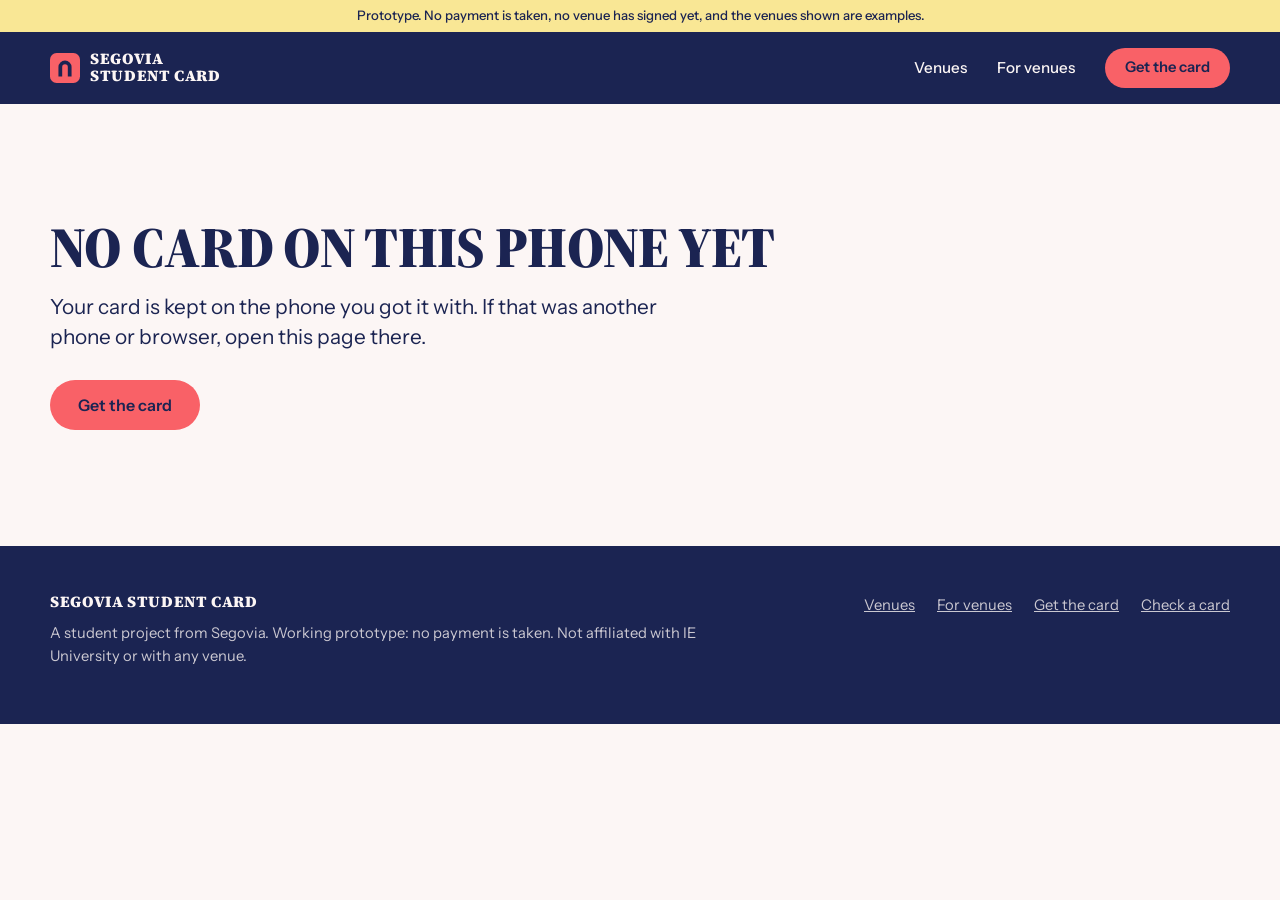
==== card/index.html @ 3571f57f "Segovia Student Card: working prototype Static site: join flow, card with QR, venue-side verify page" ====
<!doctype html>
<html lang="en-GB">
<head>
  <meta charset="utf-8">
  <meta name="viewport" content="width=device-width, initial-scale=1">
  <title>My card · Segovia Student Card</title>
  <meta name="description" content="Your Segovia Student Card.">
  <meta name="robots" content="noindex">
  <meta name="theme-color" content="#1B2452">
  <link rel="icon" href="../assets/icon.svg" type="image/svg+xml">
  <link rel="apple-touch-icon" href="../assets/icon-180.png">
  <link rel="manifest" href="../manifest.webmanifest">
  <link rel="preconnect" href="https://fonts.googleapis.com">
  <link rel="preconnect" href="https://fonts.gstatic.com" crossorigin>
  <link href="https://fonts.googleapis.com/css2?family=Instrument+Sans:wght@400;500;600;700&family=JetBrains+Mono:wght@500&family=Source+Serif+4:ital,opsz,wght@0,8..60,700;0,8..60,900;1,8..60,400&display=swap" rel="stylesheet" crossorigin>
  <link rel="stylesheet" href="../assets/style.css?v=1">
</head>
<body>
  <div class="proto" data-proto>Prototype. No payment is taken.</div>
  <header class="site-head">
    <div class="wrap">
      <a class="brand" href="../" aria-label="Segovia Student Card, home">
        <svg viewBox="0 0 32 32" aria-hidden="true"><rect width="32" height="32" rx="7" fill="#F96167"/><path fill="#1B2452" d="M9 25V15a7 7 0 0 1 14 0v10h-4V15a3 3 0 0 0-6 0v10z"/></svg>
        <span>Segovia<br>Student Card</span>
      </a>
      <nav class="nav" aria-label="Main">
        <a class="nav-link" href="../venues/">Venues</a>
        <a class="nav-link hide-s" href="../for-venues/">For venues</a>
        <a class="btn btn-primary btn-small" data-cta href="../join/">Get the card</a>
      </nav>
    </div>
  </header>

  <main>
    <section class="section on-cream" id="no-card" hidden>
      <div class="wrap">
        <h1 class="display" style="font-size:clamp(2.2rem,5vw,3.6rem)">No card on this phone yet</h1>
        <p class="lede" style="margin:18px 0 28px;max-width:32em">Your card is kept on the phone you got it with. If that was another phone or browser, open this page there.</p>
        <a class="btn btn-primary" href="../join/">Get the card</a>
      </div>
    </section>

    <div id="has-card" hidden>
      <section class="wallet on-navy">
        <div class="wrap">
          <div class="wallet-card">
            <h1 class="sr-only">My card</h1>
            <p class="kicker" id="ready" style="margin-bottom:16px;text-align:center" hidden>Your card is ready.</p>
            <div id="face"></div>
            <p class="status-line" id="status"></p>
            <p class="status-line" id="renew" hidden><a class="btn btn-primary btn-small" href="../join/">Get a card for <span data-fill="term"></span></a></p>
          </div>
          <div class="scan">
            <h2>Show this at the till</h2>
            <div class="qr" id="qr"></div>
            <p>The venue points any phone camera at this code.</p>
          </div>
        </div>
      </section>

      <section class="section on-cream">
        <div class="wrap saved">
          <div>
            <h2 class="display">Saved so far</h2>
            <div class="saved-total" id="total"></div>
            <div class="meter" role="img" id="meter" aria-label=""><i id="meter-fill" style="width:0"></i></div>
            <p id="progress"></p>
          </div>
          <div>
            <form class="saved-form" id="bill-form" novalidate onsubmit="return false">
              <div class="field">
                <label for="bill">Add a bill, before the discount</label>
                <input id="bill" type="text" inputmode="decimal" autocomplete="off" placeholder="0.00" aria-describedby="bill-err">
              </div>
              <button class="btn btn-navy" type="submit">Add</button>
            </form>
            <p class="err" id="bill-err" role="alert" hidden>Enter the bill in euros, for example 24.50.</p>
            <p class="err" id="save-err" role="alert" hidden>This browser is blocking storage, so the bill could not be saved.</p>
            <ul class="log" id="log" aria-label="Bills you have added"></ul>
            <p style="margin-top:10px"><button class="linkish" type="button" id="undo" hidden>Remove the last bill</button></p>
            <p class="hint" style="font-size:.9rem;color:var(--muted);margin-top:14px">You add these yourself, so the total is only as good as what you enter. It stays on this phone.</p>

            <div class="danger-zone">
              <p>Tip: bookmark this page so your card is one tap away. Once opened, it loads without signal.</p>
              <p style="margin-top:12px"><button class="linkish" type="button" id="remove">Remove the card from this phone</button></p>
              <div class="confirm" id="confirm" hidden>
                <span>This deletes the card and your saved total. Sure?</span>
                <button class="btn btn-small btn-navy" type="button" id="remove-yes">Remove it</button>
                <button class="btn btn-small btn-ghost" type="button" id="remove-no">Keep it</button>
              </div>
            </div>
          </div>
        </div>
      </section>
    </div>
  </main>

  <footer class="site-foot">
    <div class="wrap">
      <div>
        <a class="brand" href="../"><span>Segovia Student Card</span></a>
        <p>A student project from Segovia. Working prototype: no payment is taken. Not affiliated with IE University or with any venue.</p>
      </div>
      <nav aria-label="Footer">
        <a href="../venues/">Venues</a>
        <a href="../for-venues/">For venues</a>
        <a href="../join/">Get the card</a>
        <a href="../verify/">Check a card</a>
      </nav>
    </div>
  </footer>

  <script src="../assets/config.js?v=1"></script>
  <script src="../assets/core.js?v=1"></script>
  <script src="../assets/app.js?v=1"></script>
  <script src="../vendor/qrcode.js?v=1"></script>
  <script>
    (function () {
      var App = window.SSCApp, SSC = window.SSC, config = App.config;
      var $ = function (id) { return document.getElementById(id); };

      var mine = App.getCard();
      if (!mine) { $('no-card').hidden = false; return; }
      $('has-card').hidden = false;

      var card = mine.card;
      $('face').innerHTML = App.cardFace(card);
      $('qr').innerHTML = App.qrSvg(App.verifyUrl(card));
      App.enableTilt();

      if (/[?&]new=1\b/.test(location.search)) {
        $('ready').hidden = false;
        history.replaceState(null, '', location.pathname);
      }

      function renderStatus() {
        var expired = SSC.isExpired(card.validTo, new Date());
        $('status').textContent = expired
          ? 'This card expired on ' + SSC.formatDate(card.validTo) + '. Venues will see it as expired.'
          : 'Valid until the end of ' + SSC.formatDate(card.validTo) + '.';
        $('status').classList.toggle('is-expired', expired);
        // Renewal only shows when there is a term on sale to renew into.
        $('renew').hidden = !(expired && App.termOpen());
      }

      renderStatus();
      setInterval(renderStatus, 60000);

      function renderSavings() {
        var log = App.getLog();
        var cents = log.reduce(function (sum, e) { return sum + Math.round(e.saved * 100); }, 0);
        var saved = cents / 100;
        $('total').textContent = SSC.formatEuros(saved);
        var pct = Math.min(100, Math.round((saved / config.price) * 100));
        $('meter-fill').style.width = pct + '%';
        $('meter').setAttribute('aria-label', pct + '% of the way to covering the price of the card');
        var gap = Math.round((config.price - saved) * 100) / 100;
        $('progress').textContent = gap > 0
          ? 'Save ' + SSC.formatEuros(gap) + ' more and the card has paid for itself.'
          : (gap === 0 ? 'The card has paid for itself.' : 'The card has paid for itself and you are ' + SSC.formatEuros(-gap) + ' ahead.');
        $('undo').hidden = log.length === 0;
        $('log').innerHTML = log.slice(0, 8).map(function (e) {
          var when = new Date(e.at);
          var day = isNaN(when) ? '' : new Intl.DateTimeFormat('en-GB', { day: 'numeric', month: 'short' }).format(when);
          return '<li><span>' + App.esc(day) + ' · bill of ' + App.esc(SSC.formatEuros(e.bill)) + '</span><span>saved ' + App.esc(SSC.formatEuros(e.saved)) + '</span></li>';
        }).join('');
      }
      renderSavings();

      $('undo').addEventListener('click', function () {
        App.removeLastSaving();
        renderSavings();
        $('bill').focus();
      });

      $('bill-form').addEventListener('submit', function (ev) {
        ev.preventDefault();
        // A text field, read strictly: in Spain the decimal mark is a comma, and a number field
        // in an English browser silently turns 24,50 into 2450.
        var raw = $('bill').value.trim();
        var shaped = /^\d{1,5}([.,]\d{1,2})?$/.test(raw);
        var bill = shaped ? Number(raw.replace(',', '.')) : NaN;
        var bad = !shaped || bill < 0.01 || bill > 10000;
        $('bill-err').hidden = !bad;
        $('bill').setAttribute('aria-invalid', bad ? 'true' : 'false');
        if (bad) { $('bill').focus(); return; }
        var stored = App.addSaving(bill);
        $('save-err').hidden = stored;
        if (stored) $('bill').value = '';
        renderSavings();
      });

      $('remove').addEventListener('click', function () { $('confirm').hidden = false; $('remove-no').focus(); });
      $('remove-no').addEventListener('click', function () { $('confirm').hidden = true; $('remove').focus(); });
      $('remove-yes').addEventListener('click', function () {
        App.removeCard();
        window.location.href = App.siteRoot.href;
      });
    })();
  </script>
</body>
</html>
---- assets/style.css ----
/* Segovia Student Card. Palette and type follow the pitch deck. */
:root {
  --navy-900: #1b2452;
  --navy-800: #232d66;
  --navy-700: #2f3c7e;
  --plum: #3d2e52;
  --coral: #f96167;
  --coral-deep: #c93a44;
  --coral-ink: #ec4650; /* coral for big numerals on cream: 3.5 to 1, where plain coral is 2.8 */
  --butter: #f9e795;
  --cream: #fcf6f5;
  --blush: #f3e3e1;
  --ink: #1b2452;
  --muted: #565c85;
  --line: rgba(27, 36, 82, 0.16);
  --line-light: rgba(252, 246, 245, 0.2);
  --ok: #0b6b41;
  --bad: #a3231c;
  --serif: 'Source Serif 4', Cambria, Georgia, serif;
  --sans: 'Instrument Sans', Calibri, 'Helvetica Neue', Arial, sans-serif;
  --mono: 'JetBrains Mono', ui-monospace, Menlo, monospace;
  --wrap: 1180px;
  --gutter: clamp(20px, 4vw, 48px);
}

*, *::before, *::after { box-sizing: border-box; }
html { -webkit-text-size-adjust: 100%; scroll-behavior: smooth; }
body {
  margin: 0;
  background: var(--cream);
  color: var(--ink);
  font: 400 17px/1.55 var(--sans);
  -webkit-font-smoothing: antialiased;
}
img, svg { max-width: 100%; }
a { color: inherit; }
h1, h2, h3, p { margin: 0; }
button, input { font: inherit; color: inherit; }
[hidden] { display: none !important; }

.wrap { width: 100%; max-width: calc(var(--wrap) + 2 * var(--gutter)); margin: 0 auto; padding: 0 var(--gutter); }

.display {
  font-family: var(--serif);
  font-weight: 900;
  text-transform: uppercase;
  line-height: 0.96;
  letter-spacing: -0.012em;
  hyphens: manual;
}
h1.display { font-size: clamp(2.7rem, 6.4vw, 5.2rem); }
h2.display { font-size: clamp(2rem, 4.2vw, 3.2rem); }
.lede { font-size: clamp(1.1rem, 1.7vw, 1.3rem); line-height: 1.45; }
.kicker {
  font-family: var(--serif);
  font-style: italic;
  font-size: 1.15rem;
  color: var(--muted);
}
.on-navy .kicker { color: var(--butter); }

:focus-visible { outline: 3px solid var(--navy-900); outline-offset: 3px; border-radius: 4px; }
.on-navy :focus-visible, .site-head :focus-visible, .site-foot :focus-visible, .calc :focus-visible, .navy-panel :focus-visible { outline-color: var(--butter); }
.verify :focus-visible { outline-color: #fff; }

/* Prototype strip */
.proto {
  background: var(--butter);
  color: var(--navy-900);
  font-size: 0.82rem;
  font-weight: 500;
  text-align: center;
  padding: 7px var(--gutter);
  line-height: 1.35;
}

/* Header */
.site-head { background: var(--navy-900); color: var(--cream); }
.site-head .wrap { display: flex; align-items: center; justify-content: space-between; gap: 16px; min-height: 72px; }
.brand {
  font-family: var(--serif);
  font-weight: 900;
  text-transform: uppercase;
  letter-spacing: 0.04em;
  font-size: 0.98rem;
  line-height: 1.05;
  text-decoration: none;
  display: flex;
  align-items: center;
  gap: 10px;
  white-space: nowrap;
}
.brand svg { width: 30px; height: 30px; flex: none; }
.nav { display: flex; align-items: center; gap: clamp(12px, 2.4vw, 30px); font-size: 0.95rem; font-weight: 500; }
.nav a { text-decoration: none; white-space: nowrap; }
.nav a:not(.btn):hover, .nav a[aria-current='page']:not(.btn) { color: var(--butter); }

/* Buttons */
.btn {
  display: inline-flex;
  align-items: center;
  justify-content: center;
  gap: 8px;
  min-height: 50px;
  padding: 0 26px;
  border: 2px solid transparent;
  border-radius: 999px;
  font-weight: 600;
  font-size: 1rem;
  text-decoration: none;
  cursor: pointer;
  transition: transform 0.15s ease, background-color 0.15s ease, color 0.15s ease;
  white-space: nowrap;
}
.btn:active { transform: translateY(1px); }
.btn-primary { background: var(--coral); color: var(--navy-900); }
.btn-primary:hover { background: #ff7a7f; }
.btn-navy { background: var(--navy-900); color: var(--cream); }
.btn-navy:hover { background: var(--navy-700); }
.btn-ghost { border-color: currentColor; background: transparent; }
.btn-ghost:hover { background: rgba(252, 246, 245, 0.1); }
.on-cream .btn-ghost:hover { background: rgba(27, 36, 82, 0.06); }
.btn-small { min-height: 40px; padding: 0 18px; font-size: 0.92rem; }
.btn[disabled] { opacity: 0.45; cursor: not-allowed; }
.btn-row { display: flex; flex-wrap: wrap; gap: 12px; }
.linkish { background: none; border: 0; padding: 0; text-decoration: underline; cursor: pointer; color: inherit; font-size: 0.92rem; }

/* Hero */
.hero { position: relative; background: var(--navy-900); color: var(--cream); overflow: hidden; }
.hero::before { content: ''; position: absolute; border-radius: 50%; pointer-events: none; width: 640px; height: 640px; right: -240px; top: -420px; background: var(--plum); }
.hero .wrap {
  position: relative;
  z-index: 1;
  display: grid;
  grid-template-columns: minmax(0, 1.05fr) minmax(0, 0.95fr);
  gap: clamp(32px, 5vw, 72px);
  align-items: center;
  padding-top: clamp(48px, 7vw, 96px);
  padding-bottom: clamp(56px, 7vw, 96px);
}
.hero h1 .accent { color: var(--coral); }
.hero .kicker { margin-top: 22px; font-size: clamp(1.15rem, 2vw, 1.45rem); }
.hero .rule { width: 180px; height: 3px; background: var(--coral); margin: 26px 0 28px; border: 0; }
.hero .lede { max-width: 30em; color: rgba(252, 246, 245, 0.86); }
.hero .btn-row { margin-top: 30px; }
.hero-card { justify-self: center; width: 100%; max-width: 470px; }

.aqueduct { position: relative; z-index: 1; height: 196px; margin-top: -1px; }
.aqueduct svg { display: block; width: 100%; height: 196px; }

/* The card */
.card {
  position: relative;
  aspect-ratio: 1.586;
  width: 100%;
  border-radius: 4.2% / 6.6%;
  background: var(--navy-700);
  color: var(--cream);
  overflow: hidden;
  box-shadow: 0 30px 60px -20px rgba(8, 12, 40, 0.65), 0 0 0 1px rgba(252, 246, 245, 0.1) inset;
  container-type: inline-size;
  transition: transform 0.25s ease-out;
  isolation: isolate;
}
.card::before {
  content: '';
  position: absolute;
  width: 78%;
  aspect-ratio: 1;
  right: -24%;
  top: -52%;
  border-radius: 50%;
  background: var(--plum);
  z-index: -1;
}
.card-arches { position: absolute; left: 0; right: 0; bottom: 0; width: 100%; height: 25%; opacity: 0.34; z-index: -1; }
.card-sheen {
  position: absolute;
  inset: 0;
  background: linear-gradient(115deg, transparent 30%, rgba(255, 255, 255, 0.16) 47%, transparent 62%);
  transform: translateX(var(--sheen, -30%));
  transition: transform 0.25s ease-out;
  pointer-events: none;
}
.card-in { position: absolute; inset: 0; padding: 7.2cqw 7.4cqw 19.5cqw; display: flex; flex-direction: column; }
.card-title { font-family: var(--serif); font-weight: 900; text-transform: uppercase; font-size: 5.3cqw; line-height: 1; letter-spacing: 0.02em; }
.card-title span { display: block; color: var(--butter); font-weight: 400; font-style: italic; text-transform: none; letter-spacing: 0; font-size: max(12px, 3.7cqw); margin-top: 1.6cqw; }
.card-badge {
  position: absolute;
  right: 6.6cqw;
  top: 6.6cqw;
  width: 19cqw;
  height: 19cqw;
  border-radius: 50%;
  background: var(--coral);
  color: var(--navy-900);
  display: grid;
  place-content: center;
  text-align: center;
  font-family: var(--serif);
  font-weight: 900;
  font-size: 6.6cqw;
  line-height: 0.9;
}
.card-badge small { display: block; font-family: var(--sans); font-weight: 600; font-size: max(11px, 2.6cqw); letter-spacing: 0.12em; margin-top: 0.8cqw; }
.card-foot { margin-top: auto; display: flex; align-items: flex-end; justify-content: space-between; gap: 4cqw; }
.card-name { font-weight: 600; font-size: 4.6cqw; line-height: 1.15; overflow-wrap: anywhere; min-width: 0; }
.card-name.is-blank { opacity: 0.55; font-weight: 500; }
.card-id { font-family: var(--mono); font-size: max(12px, 3.2cqw); letter-spacing: 0.08em; opacity: 0.85; margin-top: 1.2cqw; }
.card-valid { text-align: right; font-size: max(11px, 2.6cqw); letter-spacing: 0.12em; text-transform: uppercase; opacity: 0.75; white-space: nowrap; }
.card-valid b { display: block; font-family: var(--mono); font-weight: 500; font-size: max(12px, 3.2cqw); letter-spacing: 0.04em; opacity: 1; margin-top: 0.8cqw; }
.card-caption { margin-top: 14px; font-size: 0.85rem; text-align: center; color: rgba(252, 246, 245, 0.62); }
.on-cream .card-caption { color: var(--muted); }

/* Sections */
.section { padding: clamp(64px, 9vw, 120px) 0; }
.section-head { max-width: 40em; margin-bottom: clamp(36px, 5vw, 60px); }
.section-head .kicker { margin-top: 14px; }

.steps { display: grid; grid-template-columns: repeat(3, minmax(0, 1fr)); gap: clamp(28px, 4vw, 56px); list-style: none; padding: 0; margin: 0; }
.steps li { border-top: 2px solid var(--ink); padding-top: 20px; }
.steps .num { font-family: var(--serif); font-weight: 900; font-size: clamp(3.4rem, 6vw, 4.6rem); line-height: 1; color: var(--coral-ink); }
.steps h3 { font-size: 1.22rem; font-weight: 600; margin: 12px 0 8px; line-height: 1.25; }
.steps p { color: var(--muted); }

/* Calculator */
.calc {
  background: var(--navy-700);
  color: var(--cream);
  border-radius: 18px;
  padding: clamp(28px, 4.4vw, 56px);
  display: grid;
  grid-template-columns: minmax(0, 1fr) minmax(0, 1fr);
  gap: clamp(32px, 5vw, 72px);
  align-items: center;
}
.calc-label { font-family: var(--serif); font-weight: 700; text-transform: uppercase; letter-spacing: 0.04em; color: var(--butter); font-size: 1.02rem; }
.calc-spend { font-family: var(--serif); font-weight: 900; font-size: clamp(3rem, 6vw, 4.4rem); line-height: 1; margin: 14px 0 4px; }
.calc-spend small { font-family: var(--sans); font-weight: 400; font-size: 1.05rem; opacity: 0.8; margin-left: 6px; }
.calc input[type='range'] { width: 100%; margin: 22px 0 8px; accent-color: var(--coral); height: 28px; cursor: pointer; }
.calc-scale { display: flex; justify-content: space-between; font-size: 0.85rem; opacity: 0.7; }
.calc-out { display: grid; gap: 0; }
.calc-out div { display: flex; justify-content: space-between; align-items: baseline; gap: 16px; padding: 16px 0; border-top: 1px solid var(--line-light); }
.calc-out div:last-child { border-bottom: 1px solid var(--line-light); }
.calc-out dt { font-size: 1rem; opacity: 0.88; }
.calc-out dd { margin: 0; font-family: var(--serif); font-weight: 900; font-size: clamp(1.5rem, 2.6vw, 2rem); color: var(--butter); white-space: nowrap; }
.calc-out dd.is-neg { color: var(--coral); }
.calc-note { margin-top: 18px; font-size: 0.95rem; opacity: 0.85; }
.calc-plain { margin-top: 26px; font-size: 1.12rem; max-width: 40em; }
.calc-plain b { color: var(--coral-deep); }

/* Venues */
.venue-list { list-style: none; margin: 0; padding: 0; display: grid; grid-template-columns: repeat(2, minmax(0, 1fr)); column-gap: clamp(32px, 5vw, 72px); }
.venue { display: grid; grid-template-columns: minmax(0, 1fr) auto; gap: 4px 16px; align-items: baseline; padding: 20px 0; border-top: 1px solid var(--line); }
.venue-name { font-family: var(--serif); font-weight: 700; font-size: 1.3rem; line-height: 1.2; }
.venue-area { grid-column: 1; color: var(--muted); font-size: 0.95rem; }
.venue-offer { grid-column: 1 / -1; margin-top: 4px; }
.venue-offer b { color: var(--coral-deep); }
.tag { font-size: 0.72rem; font-weight: 600; letter-spacing: 0.1em; text-transform: uppercase; border: 1px solid currentColor; border-radius: 999px; padding: 3px 10px; color: var(--muted); white-space: nowrap; }
.filters { display: flex; flex-wrap: wrap; gap: 8px; margin-bottom: 28px; }
.chip { min-height: 40px; padding: 0 16px; border-radius: 999px; border: 1.5px solid var(--ink); background: transparent; cursor: pointer; font-size: 0.94rem; font-weight: 500; }
.chip[aria-pressed='true'] { background: var(--ink); color: var(--cream); }
.notice { background: var(--blush); border-left: 4px solid var(--coral); padding: 16px 20px; border-radius: 0 10px 10px 0; max-width: 48em; font-size: 0.98rem; }
.notice + * { margin-top: 32px; }
.more { margin-top: 32px; }

/* Butter band */
.band { background: var(--butter); }
.band .wrap { display: grid; grid-template-columns: minmax(0, 1.2fr) minmax(0, 0.8fr); gap: clamp(28px, 5vw, 72px); align-items: center; }
.band p { margin-top: 16px; max-width: 34em; font-size: 1.1rem; }
.band .btn-row { justify-content: flex-end; }
.band-single .wrap { grid-template-columns: minmax(0, 1fr); }
.band-single p { max-width: 44em; }
.band-single .btn-row { justify-content: flex-start; }
.band-single .btn-row:not(:has(> :not([hidden]))) { display: none; }

/* FAQ */
.faq { max-width: 820px; }
.faq details { border-top: 1px solid var(--line); }
.faq details:last-child { border-bottom: 1px solid var(--line); }
.faq summary { cursor: pointer; list-style: none; padding: 20px 40px 20px 0; font-weight: 600; font-size: 1.12rem; position: relative; }
.faq summary::-webkit-details-marker { display: none; }
.faq summary::after { content: '+'; position: absolute; right: 4px; top: 14px; font-family: var(--serif); font-size: 1.7rem; font-weight: 400; color: var(--coral-deep); }
.faq details[open] summary::after { content: '\2212'; }
.faq details p { padding: 0 40px 22px 0; color: var(--muted); max-width: 46em; }

/* Footer */
.site-foot { background: var(--navy-900); color: rgba(252, 246, 245, 0.78); padding: 48px 0 56px; font-size: 0.92rem; }
.site-foot .wrap { display: flex; flex-wrap: wrap; justify-content: space-between; gap: 24px 48px; }
.site-foot p { max-width: 44em; }
.site-foot nav { display: flex; flex-wrap: wrap; gap: 8px 22px; }
.site-foot .brand { color: var(--cream); margin-bottom: 12px; }

/* Page heads (inner pages) */
.page-head { background: var(--navy-900); color: var(--cream); position: relative; overflow: hidden; }
.page-head::before { content: ''; position: absolute; width: 520px; height: 520px; border-radius: 50%; background: var(--plum); right: -180px; top: -300px; }
.page-head .wrap { position: relative; padding-top: clamp(44px, 6vw, 80px); padding-bottom: clamp(44px, 6vw, 80px); }
.page-head .lede { margin-top: 18px; max-width: 34em; color: rgba(252, 246, 245, 0.86); }

/* Join */
.join { display: grid; grid-template-columns: minmax(0, 1fr) minmax(0, 0.9fr); gap: clamp(36px, 6vw, 88px); align-items: start; }
.join-side { position: sticky; top: 24px; }
.stepper { display: flex; gap: 8px; list-style: none; padding: 0; margin: 0 0 32px; font-size: 0.9rem; font-weight: 500; color: var(--muted); flex-wrap: wrap; }
.stepper li { display: flex; align-items: center; gap: 8px; }
.stepper li:not(:last-child)::after { content: ''; width: 22px; height: 1px; background: var(--line); margin-left: 2px; }
.stepper i { font-style: normal; width: 26px; height: 26px; border-radius: 50%; display: grid; place-content: center; border: 1.5px solid currentColor; font-size: 0.82rem; }
.stepper li[aria-current='step'] { color: var(--ink); }
.stepper li[aria-current='step'] i { background: var(--coral); border-color: var(--coral); color: var(--navy-900); font-weight: 700; }
.stepper li.is-done i { background: var(--ink); border-color: var(--ink); color: var(--cream); }
.field { margin-bottom: 22px; }
.field label { display: block; font-weight: 600; margin-bottom: 6px; }
.field .hint { font-size: 0.9rem; color: var(--muted); margin-top: 6px; }
.field input[type='text'], .field input[type='email'], .field input[type='number'] {
  width: 100%;
  min-height: 54px;
  padding: 0 16px;
  border: 1.5px solid var(--ink);
  border-radius: 10px;
  background: #fff;
  font-size: 1.05rem;
}
.field input[aria-invalid='true'] { border-color: var(--bad); }
.err { color: var(--bad); font-size: 0.9rem; margin-top: 6px; font-weight: 500; }
.check { display: flex; gap: 12px; align-items: flex-start; margin-bottom: 26px; }
.check input { width: 22px; height: 22px; margin: 2px 0 0; accent-color: var(--navy-700); flex: none; }
.order { border-top: 2px solid var(--ink); border-bottom: 1px solid var(--line); padding: 18px 0; margin-bottom: 22px; display: flex; justify-content: space-between; gap: 16px; align-items: baseline; }
.order b { font-family: var(--serif); font-size: 1.6rem; font-weight: 900; }
.order span small { display: block; color: var(--muted); font-size: 0.92rem; }
.step-title { font-family: var(--serif); font-weight: 700; font-size: 1.6rem; line-height: 1.2; margin-bottom: 20px; }

/* My card */
.wallet { background: var(--navy-900); color: var(--cream); padding: clamp(32px, 5vw, 64px) 0 clamp(48px, 6vw, 80px); position: relative; overflow: hidden; }
.wallet::before { content: ''; position: absolute; width: 620px; height: 620px; border-radius: 50%; background: var(--plum); right: -240px; top: -320px; }
.wallet .wrap { position: relative; display: grid; grid-template-columns: minmax(0, 1fr) minmax(0, 1fr); gap: clamp(32px, 5vw, 72px); align-items: center; max-width: 1040px; }
.wallet-card { max-width: 480px; width: 100%; justify-self: center; }
.scan { background: #fff; color: var(--ink); border-radius: 18px; padding: 22px; text-align: center; max-width: 360px; width: 100%; justify-self: center; }
.scan .qr { width: 100%; aspect-ratio: 1; display: block; }
.scan .qr svg { width: 100%; height: 100%; display: block; }
.scan h2 { font-family: var(--serif); font-weight: 900; text-transform: uppercase; font-size: 1.15rem; letter-spacing: 0.03em; margin-bottom: 12px; }
.scan p { font-size: 0.86rem; color: var(--muted); margin-top: 8px; }
.status-line { margin-top: 16px; font-size: 0.95rem; color: rgba(252, 246, 245, 0.8); text-align: center; }
.status-line.is-expired { color: var(--butter); font-weight: 600; }

.saved { display: grid; grid-template-columns: minmax(0, 1fr) minmax(0, 1fr); gap: clamp(32px, 5vw, 72px); align-items: start; max-width: 1040px; }
.saved-total { font-family: var(--serif); font-weight: 900; font-size: clamp(3.2rem, 7vw, 5rem); line-height: 1; color: var(--coral-ink); margin: 8px 0 10px; }
.meter { height: 10px; border-radius: 999px; background: var(--blush); overflow: hidden; margin: 18px 0 8px; }
.meter i { display: block; height: 100%; background: var(--coral); border-radius: 999px; transition: width 0.4s ease; }
.saved-form { display: flex; gap: 10px; align-items: flex-end; flex-wrap: wrap; }
.saved-form .field { margin: 0; flex: 1 1 160px; }
.log { list-style: none; padding: 0; margin: 22px 0 0; font-size: 0.95rem; }
.log li { display: flex; justify-content: space-between; gap: 12px; padding: 10px 0; border-top: 1px solid var(--line); }
.log li span:last-child { font-family: var(--mono); }
.danger-zone { margin-top: 40px; padding-top: 20px; border-top: 1px solid var(--line); color: var(--muted); font-size: 0.92rem; }
.confirm { margin-top: 12px; display: flex; flex-wrap: wrap; gap: 10px; align-items: center; }

/* Verify */
.verify { min-height: 100vh; min-height: 100dvh; display: flex; flex-direction: column; color: #fff; background: var(--navy-900); }
.verify[data-status='valid'] { background: var(--ok); }
.verify[data-status='expired'], .verify[data-status='unreadable'] { background: var(--bad); }
.verify-main { flex: 1; display: flex; flex-direction: column; align-items: center; justify-content: center; text-align: center; padding: 32px var(--gutter); gap: 8px; }
.verify-icon { width: 108px; height: 108px; margin-bottom: 10px; }
.verify h1 { font-family: var(--serif); font-weight: 900; text-transform: uppercase; font-size: clamp(3rem, 12vw, 6rem); line-height: 0.95; letter-spacing: 0.01em; }
.verify .en { opacity: 0.88; font-size: 0.95em; }
.verify-sub { font-size: 1.25rem; font-weight: 500; }
.verify-offer { margin-top: 18px; font-family: var(--serif); font-weight: 900; font-size: clamp(1.6rem, 5vw, 2.4rem); background: #fff; color: var(--ok); border-radius: 999px; padding: 8px 28px; }
.verify-facts { margin: 26px 0 0; padding: 0; width: 100%; max-width: 440px; text-align: left; }
.verify-facts div { display: flex; justify-content: space-between; gap: 16px; padding: 12px 0; border-top: 1px solid rgba(255, 255, 255, 0.28); align-items: baseline; }
.verify-facts div:last-child { border-bottom: 1px solid rgba(255, 255, 255, 0.28); }
.verify-facts dt { font-size: 0.86rem; }
.verify-facts dd { margin: 0; font-weight: 600; text-align: right; overflow-wrap: anywhere; }
.verify-facts dd.mono { font-family: var(--mono); font-weight: 500; }
.verify-ask { margin-top: 22px; max-width: 30em; font-size: 1.02rem; }
.verify-foot { padding: 18px var(--gutter) 26px; text-align: center; font-size: 0.82rem; }
.verify-foot a { color: inherit; }
.verify-how { max-width: 32em; text-align: left; margin-top: 12px; }
.verify-how li { margin: 8px 0; }

/* For venues */
.lang { display: inline-flex; border: 1.5px solid var(--cream); border-radius: 999px; overflow: hidden; margin-bottom: 26px; }
.lang button { background: transparent; border: 0; color: var(--cream); padding: 8px 18px; cursor: pointer; font-weight: 600; font-size: 0.9rem; min-height: 40px; }
.lang button[aria-pressed='true'] { background: var(--cream); color: var(--navy-900); }
html[data-lang='es'] [lang='en'], html[data-lang='en'] [lang='es'] { display: none !important; }
.deal { display: grid; grid-template-columns: repeat(3, minmax(0, 1fr)); gap: clamp(28px, 4vw, 56px); }
.deal > div { border-top: 2px solid var(--ink); padding-top: 20px; }
.deal .big { font-family: var(--serif); font-weight: 900; font-size: clamp(2.6rem, 5vw, 3.6rem); line-height: 1; color: var(--coral-ink); }
.deal h2 { font-size: 1.18rem; font-weight: 600; margin: 12px 0 8px; }
.deal p { color: var(--muted); }
.navy-panel { background: var(--navy-700); color: var(--cream); border-radius: 18px; padding: clamp(28px, 4.4vw, 56px); display: grid; grid-template-columns: minmax(0, 1fr) minmax(0, 0.8fr); gap: clamp(28px, 5vw, 64px); align-items: center; }
.navy-panel h2 { color: var(--butter); }
.navy-panel ol { margin: 22px 0 0; padding: 0; list-style: none; counter-reset: n; }
.navy-panel ol li { counter-increment: n; display: grid; grid-template-columns: 40px minmax(0, 1fr); gap: 16px; align-items: start; padding: 12px 0; }
.navy-panel ol li::before { content: counter(n); width: 40px; height: 40px; border-radius: 50%; background: var(--coral); color: var(--navy-900); font-weight: 700; display: grid; place-content: center; }
.navy-panel ol li span { padding-top: 6px; }
.navy-panel .btn-row { margin-top: 26px; }
.phone { background: var(--ok); color: #fff; border-radius: 30px; padding: 34px 22px; text-align: center; max-width: 250px; aspect-ratio: 9 / 16; display: flex; flex-direction: column; align-items: center; justify-content: center; justify-self: center; width: 100%; box-shadow: 0 0 0 8px var(--navy-900); }
.phone svg { width: 64px; height: 64px; }
.phone b { display: block; font-family: var(--serif); font-weight: 900; font-size: 2.2rem; text-transform: uppercase; line-height: 1; margin-top: 8px; }
.phone > span { display: block; margin-top: 8px; font-size: 0.95rem; opacity: 0.9; }
.phone em { display: inline-block; font-style: normal; font-size: 0.7rem; letter-spacing: 0.1em; text-transform: uppercase; border: 1px solid rgba(255, 255, 255, 0.7); border-radius: 999px; padding: 3px 10px; margin-top: 16px; }

/* Breakpoints */
@media (max-width: 900px) {
  .hero .wrap, .calc, .band .wrap, .join, .wallet .wrap, .saved, .navy-panel { grid-template-columns: minmax(0, 1fr); }
  .hero-card { max-width: 420px; justify-self: start; }
  .band .btn-row { justify-content: flex-start; }
  .join-side { position: static; max-width: 420px; }
  .steps, .deal { grid-template-columns: minmax(0, 1fr); gap: 28px; }
  .venue-list { grid-template-columns: minmax(0, 1fr); }
  /* Keep the code on the first screen of a phone: that is what the venue needs. */
  .wallet-card, .scan { max-width: 320px; }
  .scan { padding: 16px; }
  .wallet .wrap { gap: 22px; }
}
@media (max-width: 700px) {
  .aqueduct { height: 117px; overflow: hidden; }
  .aqueduct svg { width: 166.67%; max-width: none; transform: scale(0.6); transform-origin: 0 0; }
  .hero::before, .wallet::before, .page-head::before { width: 360px; height: 360px; right: -200px; top: -230px; }
}
@media (max-width: 620px) {
  body { font-size: 16px; }
  .nav .hide-s { display: none; }
  .site-head .wrap { min-height: 64px; gap: 10px; }
  .brand { font-size: 0.86rem; gap: 8px; }
  .hero .btn-row .btn, .navy-panel .btn-row .btn { flex: 1 1 100%; }
}
@media (prefers-reduced-motion: reduce) {
  html { scroll-behavior: auto; }
  .card, .card-sheen, .btn, .meter i { transition: none; }
}

.sr-only { position: absolute; width: 1px; height: 1px; padding: 0; margin: -1px; overflow: hidden; clip: rect(0, 0, 0, 0); white-space: nowrap; border: 0; }

/* Small phones: 375 and 360 wide are the common ones, and nothing in the header may push the page sideways. */
@media (max-width: 400px) {
  .brand { font-size: 0.78rem; letter-spacing: 0.02em; }
  .brand svg { width: 26px; height: 26px; }
  .nav { gap: 10px; font-size: 0.9rem; }
  .nav .btn-small { padding: 0 13px; font-size: 0.86rem; }
}
@media (max-width: 345px) {
  .nav .nav-link { display: none; }
}
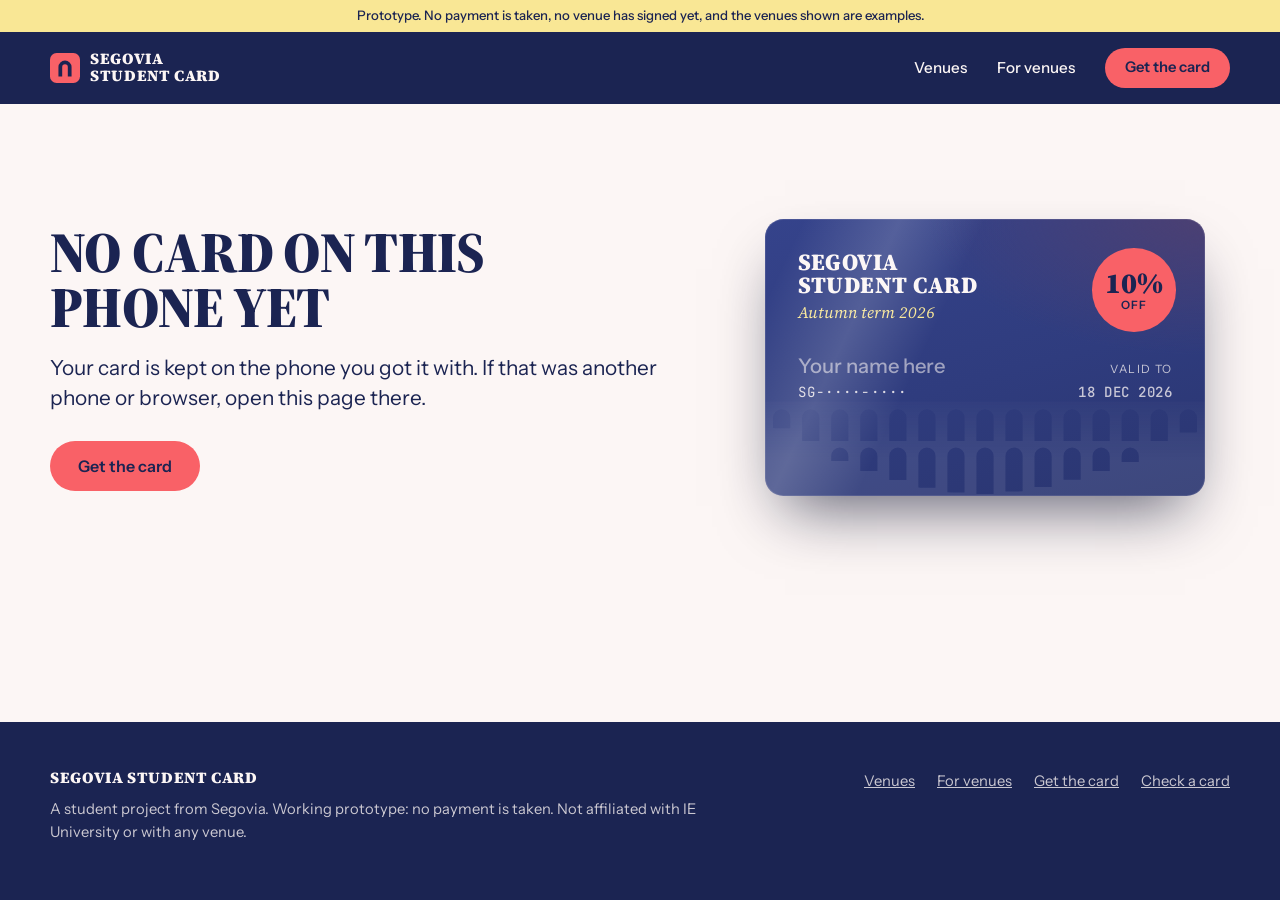
==== commit dbe63a40: "Refresh the look: a drawn aqueduct at dusk, the real objects in How it works - The aqueduct is drawn" ====
--- a/card/index.html
+++ b/card/index.html
@@ -13,7 +13,7 @@
   <link rel="preconnect" href="https://fonts.googleapis.com">
   <link rel="preconnect" href="https://fonts.gstatic.com" crossorigin>
   <link href="https://fonts.googleapis.com/css2?family=Instrument+Sans:wght@400;500;600;700&family=JetBrains+Mono:wght@500&family=Source+Serif+4:ital,opsz,wght@0,8..60,700;0,8..60,900;1,8..60,400&display=swap" rel="stylesheet" crossorigin>
-  <link rel="stylesheet" href="../assets/style.css?v=1">
+  <link rel="stylesheet" href="../assets/style.css?v=5">
 </head>
 <body>
   <div class="proto" data-proto>Prototype. No payment is taken.</div>
@@ -33,10 +33,13 @@
 
   <main>
     <section class="section on-cream" id="no-card" hidden>
-      <div class="wrap">
-        <h1 class="display" style="font-size:clamp(2.2rem,5vw,3.6rem)">No card on this phone yet</h1>
-        <p class="lede" style="margin:18px 0 28px;max-width:32em">Your card is kept on the phone you got it with. If that was another phone or browser, open this page there.</p>
-        <a class="btn btn-primary" href="../join/">Get the card</a>
+      <div class="wrap split">
+        <div>
+          <h1 class="display" style="font-size:clamp(2.2rem,5vw,3.6rem)">No card on this phone yet</h1>
+          <p class="lede" style="margin:18px 0 28px;max-width:32em">Your card is kept on the phone you got it with. If that was another phone or browser, open this page there.</p>
+          <a class="btn btn-primary" href="../join/">Get the card</a>
+        </div>
+        <div class="split-card" aria-hidden="true" id="no-card-face"></div>
       </div>
     </section>
 
@@ -48,7 +51,7 @@
             <p class="kicker" id="ready" style="margin-bottom:16px;text-align:center" hidden>Your card is ready.</p>
             <div id="face"></div>
             <p class="status-line" id="status"></p>
-            <p class="status-line" id="renew" hidden><a class="btn btn-primary btn-small" href="../join/">Get a card for <span data-fill="term"></span></a></p>
+            <p class="status-line" id="renew" hidden><a class="btn btn-primary btn-small" href="../join/" id="renew-link">Get a card for <span data-fill="term"></span></a></p>
           </div>
           <div class="scan">
             <h2>Show this at the till</h2>
@@ -56,12 +59,13 @@
             <p>The venue points any phone camera at this code.</p>
           </div>
         </div>
+        <div class="aqueduct aqueduct-low" data-aqueduct="head"></div>
       </section>
 
       <section class="section on-cream">
         <div class="wrap saved">
           <div>
-            <h2 class="display">Saved so far</h2>
+            <h2 class="display" id="saved-title">Saved so far</h2>
             <div class="saved-total" id="total"></div>
             <div class="meter" role="img" id="meter" aria-label=""><i id="meter-fill" style="width:0"></i></div>
             <p id="progress"></p>
@@ -110,17 +114,21 @@
     </div>
   </footer>
 
-  <script src="../assets/config.js?v=1"></script>
-  <script src="../assets/core.js?v=1"></script>
-  <script src="../assets/app.js?v=1"></script>
-  <script src="../vendor/qrcode.js?v=1"></script>
+  <script src="../assets/config.js?v=5"></script>
+  <script src="../assets/core.js?v=5"></script>
+  <script src="../assets/app.js?v=5"></script>
+  <script src="../vendor/qrcode.js?v=5"></script>
   <script>
     (function () {
       var App = window.SSCApp, SSC = window.SSC, config = App.config;
       var $ = function (id) { return document.getElementById(id); };
 
       var mine = App.getCard();
-      if (!mine) { $('no-card').hidden = false; return; }
+      if (!mine) {
+        $('no-card').hidden = false;
+        $('no-card-face').innerHTML = App.cardFace(null, { still: true });
+        return;
+      }
       $('has-card').hidden = false;
 
       var card = mine.card;
@@ -140,7 +148,13 @@
           : 'Valid until the end of ' + SSC.formatDate(card.validTo) + '.';
         $('status').classList.toggle('is-expired', expired);
         // Renewal only shows when there is a term on sale to renew into.
-        $('renew').hidden = !(expired && App.termOpen());
+        var outdated = mine.outdated && !expired;
+        if (outdated) $('status').textContent += ' It is from another version of this prototype.';
+        $('renew').hidden = !((expired || outdated) && App.termOpen());
+        // A dead card saves nothing more: keep its total, stop the counting.
+        $('saved-title').textContent = expired ? 'Saved with this card' : 'Saved so far';
+        $('progress').hidden = expired;
+        $('bill-form').hidden = expired;
       }
 
       renderStatus();
@@ -158,7 +172,7 @@
         $('progress').textContent = gap > 0
           ? 'Save ' + SSC.formatEuros(gap) + ' more and the card has paid for itself.'
           : (gap === 0 ? 'The card has paid for itself.' : 'The card has paid for itself and you are ' + SSC.formatEuros(-gap) + ' ahead.');
-        $('undo').hidden = log.length === 0;
+        $('undo').hidden = log.length === 0 || SSC.isExpired(card.validTo, new Date());
         $('log').innerHTML = log.slice(0, 8).map(function (e) {
           var when = new Date(e.at);
           var day = isNaN(when) ? '' : new Intl.DateTimeFormat('en-GB', { day: 'numeric', month: 'short' }).format(when);
--- a/assets/style.css
+++ b/assets/style.css
@@ -13,7 +13,12 @@
   --ink: #1b2452;
   --muted: #565c85;
   --line: rgba(27, 36, 82, 0.16);
-  --line-light: rgba(252, 246, 245, 0.2);
+  --stone: #161d45; /* the aqueduct against the dusk */
+  --land: #0d1128;  /* the ground it stands on, darker still */
+  --dusk:
+    radial-gradient(70% 58% at 42% 100%, rgba(249, 97, 103, 0.34), rgba(249, 97, 103, 0) 70%),
+    radial-gradient(120% 80% at 50% 100%, var(--plum), rgba(61, 46, 82, 0) 72%),
+    var(--navy-900);
   --ok: #0b6b41;
   --bad: #a3231c;
   --serif: 'Source Serif 4', Cambria, Georgia, serif;
@@ -24,9 +29,14 @@
 }
 
 *, *::before, *::after { box-sizing: border-box; }
-html { -webkit-text-size-adjust: 100%; scroll-behavior: smooth; }
+html { -webkit-text-size-adjust: 100%; }
 body {
   margin: 0;
+  /* dvh after vh: on phones 100vh counts the browser bar as screen, and the verify page would scroll. */
+  min-height: 100vh;
+  min-height: 100dvh;
+  display: flex;
+  flex-direction: column;
   background: var(--cream);
   color: var(--ink);
   font: 400 17px/1.55 var(--sans);
@@ -37,6 +47,7 @@
 h1, h2, h3, p { margin: 0; }
 button, input { font: inherit; color: inherit; }
 [hidden] { display: none !important; }
+main { flex: 1 0 auto; }
 
 .wrap { width: 100%; max-width: calc(var(--wrap) + 2 * var(--gutter)); margin: 0 auto; padding: 0 var(--gutter); }
 
@@ -126,8 +137,13 @@
 .linkish { background: none; border: 0; padding: 0; text-decoration: underline; cursor: pointer; color: inherit; font-size: 0.92rem; }
 
 /* Hero */
-.hero { position: relative; background: var(--navy-900); color: var(--cream); overflow: hidden; }
-.hero::before { content: ''; position: absolute; border-radius: 50%; pointer-events: none; width: 640px; height: 640px; right: -240px; top: -420px; background: var(--plum); }
+.hero {
+  position: relative;
+  color: var(--cream);
+  overflow: hidden;
+  /* Dusk over the valley: the light sits low, behind the arches, so it shows through them. */
+  background: var(--dusk);
+}
 .hero .wrap {
   position: relative;
   z-index: 1;
@@ -140,13 +156,13 @@
 }
 .hero h1 .accent { color: var(--coral); }
 .hero .kicker { margin-top: 22px; font-size: clamp(1.15rem, 2vw, 1.45rem); }
-.hero .rule { width: 180px; height: 3px; background: var(--coral); margin: 26px 0 28px; border: 0; }
-.hero .lede { max-width: 30em; color: rgba(252, 246, 245, 0.86); }
+.hero .lede { margin-top: 22px; max-width: 30em; color: rgba(252, 246, 245, 0.86); }
 .hero .btn-row { margin-top: 30px; }
 .hero-card { justify-self: center; width: 100%; max-width: 470px; }
 
-.aqueduct { position: relative; z-index: 1; height: 196px; margin-top: -1px; }
-.aqueduct svg { display: block; width: 100%; height: 196px; }
+.aqueduct { position: relative; height: clamp(150px, 17vw, 250px); margin-top: calc(-1 * clamp(40px, 5vw, 80px)); color: var(--stone); }
+.aqueduct-low { height: clamp(92px, 9vw, 124px); margin-top: 0; }
+.aqueduct svg { display: block; }
 
 /* The card */
 .card {
@@ -154,7 +170,9 @@
   aspect-ratio: 1.586;
   width: 100%;
   border-radius: 4.2% / 6.6%;
-  background: var(--navy-700);
+  background:
+    radial-gradient(90% 70% at 100% 0%, rgba(84, 64, 109, 0.75), rgba(84, 64, 109, 0) 70%),
+    linear-gradient(165deg, #35438b, var(--navy-700) 55%, #2a3570);
   color: var(--cream);
   overflow: hidden;
   box-shadow: 0 30px 60px -20px rgba(8, 12, 40, 0.65), 0 0 0 1px rgba(252, 246, 245, 0.1) inset;
@@ -162,18 +180,14 @@
   transition: transform 0.25s ease-out;
   isolation: isolate;
 }
-.card::before {
-  content: '';
-  position: absolute;
-  width: 78%;
-  aspect-ratio: 1;
-  right: -24%;
-  top: -52%;
-  border-radius: 50%;
-  background: var(--plum);
-  z-index: -1;
-}
-.card-arches { position: absolute; left: 0; right: 0; bottom: 0; width: 100%; height: 25%; opacity: 0.34; z-index: -1; }
+/* The aqueduct as a watermark, the way a banknote carries its engraving. */
+.card-arches {
+  position: absolute; left: 0; bottom: 0; width: 100%; height: auto; display: block;
+  color: #fff; --land: #fff; opacity: 0.09; z-index: -1;
+  /* Faded in from the top, so the watermark has no hard edge across the card. */
+  -webkit-mask-image: linear-gradient(transparent, #000 70%);
+  mask-image: linear-gradient(transparent, #000 70%);
+}
 .card-sheen {
   position: absolute;
   inset: 0;
@@ -182,7 +196,7 @@
   transition: transform 0.25s ease-out;
   pointer-events: none;
 }
-.card-in { position: absolute; inset: 0; padding: 7.2cqw 7.4cqw 19.5cqw; display: flex; flex-direction: column; }
+.card-in { position: absolute; inset: 0; padding: 7.2cqw 7.4cqw 21cqw; display: flex; flex-direction: column; }
 .card-title { font-family: var(--serif); font-weight: 900; text-transform: uppercase; font-size: 5.3cqw; line-height: 1; letter-spacing: 0.02em; }
 .card-title span { display: block; color: var(--butter); font-weight: 400; font-style: italic; text-transform: none; letter-spacing: 0; font-size: max(12px, 3.7cqw); margin-top: 1.6cqw; }
 .card-badge {
@@ -218,10 +232,61 @@
 .section-head .kicker { margin-top: 14px; }
 
 .steps { display: grid; grid-template-columns: repeat(3, minmax(0, 1fr)); gap: clamp(28px, 4vw, 56px); list-style: none; padding: 0; margin: 0; }
-.steps li { border-top: 2px solid var(--ink); padding-top: 20px; }
-.steps .num { font-family: var(--serif); font-weight: 900; font-size: clamp(3.4rem, 6vw, 4.6rem); line-height: 1; color: var(--coral-ink); }
-.steps h3 { font-size: 1.22rem; font-weight: 600; margin: 12px 0 8px; line-height: 1.25; }
+.step-art { height: 300px; display: flex; align-items: center; justify-content: center; margin-bottom: 26px; }
+.steps h3 { font-size: 1.22rem; font-weight: 600; margin: 0 0 8px; line-height: 1.25; }
+.steps .num { font-family: var(--serif); font-weight: 900; font-size: 1.05rem; color: var(--coral-deep); margin-right: 10px; }
 .steps p { color: var(--muted); }
+
+/* A phone, drawn. The screen is whatever goes inside. */
+.handset {
+  width: 150px;
+  aspect-ratio: 9 / 18.5;
+  border-radius: 30px;
+  padding: 6px;
+  background: var(--navy-900);
+  box-shadow: 0 26px 50px -24px rgba(27, 36, 82, 0.55);
+}
+.handset-screen {
+  height: 100%;
+  border-radius: 24px;
+  overflow: hidden;
+  display: flex;
+  flex-direction: column;
+  align-items: center;
+  justify-content: center;
+  text-align: center;
+  background: var(--dusk);
+  color: var(--cream);
+  padding: 14px 10px;
+}
+/* The card is drawn at full size and shrunk whole, so its type keeps its proportions. */
+.mini-card { --s: 0.3733; width: calc(300px * var(--s)); height: calc(300px * var(--s) / 1.586); }
+.mini-card .card { width: 300px; transform: scale(var(--s)); transform-origin: 0 0; box-shadow: 0 16px 30px -12px rgba(0, 0, 0, 0.7); }
+.handset-screen small { display: block; margin-top: 12px; font-size: 0.66rem; letter-spacing: 0.1em; text-transform: uppercase; opacity: 0.7; }
+.handset-ok { background: var(--ok); color: #fff; }
+.handset-ok svg { width: 46px; height: 46px; }
+.handset-ok b { font-family: var(--serif); font-weight: 900; font-size: 1.5rem; text-transform: uppercase; line-height: 1; margin-top: 10px; }
+.handset-ok em { margin-top: 14px; font-style: normal; font-size: 0.6rem; font-weight: 600; letter-spacing: 0.1em; text-transform: uppercase; background: rgba(255, 255, 255, 0.18); border-radius: 999px; padding: 3px 9px; }
+.handset-ok > span { margin-top: 10px; background: #fff; color: var(--ok); border-radius: 999px; padding: 3px 12px; font-family: var(--serif); font-weight: 900; font-size: 0.95rem; }
+
+/* The bill, with the discount on it. */
+.receipt {
+  width: 228px;
+  background: #fff;
+  color: var(--ink);
+  font-family: var(--mono);
+  font-size: 0.74rem;
+  padding: 22px 18px 30px;
+  box-shadow: 0 26px 50px -24px rgba(27, 36, 82, 0.4);
+  transform: rotate(2deg);
+  /* A torn bottom edge. */
+  -webkit-mask: linear-gradient(#000, #000) top / 100% calc(100% - 8px) no-repeat, conic-gradient(from -45deg at 50% 100%, #0000, #000 1deg 89deg, #0000 90deg) bottom / 12px 8px repeat-x;
+  mask: linear-gradient(#000, #000) top / 100% calc(100% - 8px) no-repeat, conic-gradient(from -45deg at 50% 100%, #0000, #000 1deg 89deg, #0000 90deg) bottom / 12px 8px repeat-x;
+}
+.receipt-head { font-family: var(--serif); font-weight: 900; text-transform: uppercase; font-size: 0.9rem; letter-spacing: 0.04em; text-align: center; margin-bottom: 16px; }
+.receipt div { display: flex; justify-content: space-between; gap: 10px; padding: 3px 0; white-space: nowrap; }
+.receipt .off { color: var(--coral-deep); }
+.receipt .total { margin-top: 12px; font-weight: 500; font-size: 0.9rem; }
 
 /* Calculator */
 .calc {
@@ -237,52 +302,86 @@
 .calc-label { font-family: var(--serif); font-weight: 700; text-transform: uppercase; letter-spacing: 0.04em; color: var(--butter); font-size: 1.02rem; }
 .calc-spend { font-family: var(--serif); font-weight: 900; font-size: clamp(3rem, 6vw, 4.4rem); line-height: 1; margin: 14px 0 4px; }
 .calc-spend small { font-family: var(--sans); font-weight: 400; font-size: 1.05rem; opacity: 0.8; margin-left: 6px; }
-.calc input[type='range'] { width: 100%; margin: 22px 0 8px; accent-color: var(--coral); height: 28px; cursor: pointer; }
+.calc input[type='range'] {
+  --p: 24%;
+  -webkit-appearance: none;
+  appearance: none;
+  width: 100%;
+  height: 44px;
+  margin: 14px 0 0;
+  background: transparent;
+  cursor: pointer;
+}
+.calc input[type='range']::-webkit-slider-runnable-track {
+  height: 8px;
+  border-radius: 999px;
+  background: linear-gradient(90deg, var(--coral) var(--p), rgba(252, 246, 245, 0.18) var(--p));
+}
+.calc input[type='range']::-moz-range-track { height: 8px; border-radius: 999px; background: rgba(252, 246, 245, 0.18); }
+.calc input[type='range']::-moz-range-progress { height: 8px; border-radius: 999px; background: var(--coral); }
+.calc input[type='range']::-webkit-slider-thumb {
+  -webkit-appearance: none;
+  appearance: none;
+  width: 30px;
+  height: 30px;
+  margin-top: -11px;
+  border-radius: 50%;
+  background: var(--cream);
+  border: 0;
+  box-shadow: 0 0 0 6px var(--coral), 0 6px 16px rgba(0, 0, 0, 0.35);
+}
+.calc input[type='range']::-moz-range-thumb {
+  width: 30px;
+  height: 30px;
+  border-radius: 50%;
+  background: var(--cream);
+  border: 0;
+  box-shadow: 0 0 0 6px var(--coral), 0 6px 16px rgba(0, 0, 0, 0.35);
+}
 .calc-scale { display: flex; justify-content: space-between; font-size: 0.85rem; opacity: 0.7; }
-.calc-out { display: grid; gap: 0; }
-.calc-out div { display: flex; justify-content: space-between; align-items: baseline; gap: 16px; padding: 16px 0; border-top: 1px solid var(--line-light); }
-.calc-out div:last-child { border-bottom: 1px solid var(--line-light); }
-.calc-out dt { font-size: 1rem; opacity: 0.88; }
+.calc-out { display: grid; gap: 10px; margin: 0; }
+.calc-out div { display: flex; justify-content: space-between; align-items: center; gap: 16px; padding: 18px 22px; border-radius: 14px; background: rgba(252, 246, 245, 0.07); }
+.calc-out dt { font-size: 1rem; opacity: 0.88; text-wrap: pretty; }
 .calc-out dd { margin: 0; font-family: var(--serif); font-weight: 900; font-size: clamp(1.5rem, 2.6vw, 2rem); color: var(--butter); white-space: nowrap; }
 .calc-out dd.is-neg { color: var(--coral); }
-.calc-note { margin-top: 18px; font-size: 0.95rem; opacity: 0.85; }
+.calc-note { margin-top: 16px; font-size: 0.92rem; opacity: 0.8; }
 .calc-plain { margin-top: 26px; font-size: 1.12rem; max-width: 40em; }
 .calc-plain b { color: var(--coral-deep); }
 
 /* Venues */
-.venue-list { list-style: none; margin: 0; padding: 0; display: grid; grid-template-columns: repeat(2, minmax(0, 1fr)); column-gap: clamp(32px, 5vw, 72px); }
-.venue { display: grid; grid-template-columns: minmax(0, 1fr) auto; gap: 4px 16px; align-items: baseline; padding: 20px 0; border-top: 1px solid var(--line); }
+.venue-list { list-style: none; margin: 0; padding: 0; display: grid; grid-template-columns: repeat(2, minmax(0, 1fr)); gap: 38px clamp(32px, 5vw, 72px); }
+.venue { display: grid; grid-template-columns: minmax(0, 1fr) auto; gap: 4px 16px; align-items: baseline; }
 .venue-name { font-family: var(--serif); font-weight: 700; font-size: 1.3rem; line-height: 1.2; }
 .venue-area { grid-column: 1; color: var(--muted); font-size: 0.95rem; }
 .venue-offer { grid-column: 1 / -1; margin-top: 4px; }
 .venue-offer b { color: var(--coral-deep); }
-.tag { font-size: 0.72rem; font-weight: 600; letter-spacing: 0.1em; text-transform: uppercase; border: 1px solid currentColor; border-radius: 999px; padding: 3px 10px; color: var(--muted); white-space: nowrap; }
+.tag { font-size: 0.7rem; font-weight: 600; letter-spacing: 0.1em; text-transform: uppercase; border-radius: 999px; padding: 4px 10px; background: rgba(27, 36, 82, 0.08); color: var(--muted); white-space: nowrap; }
 .filters { display: flex; flex-wrap: wrap; gap: 8px; margin-bottom: 28px; }
 .chip { min-height: 40px; padding: 0 16px; border-radius: 999px; border: 1.5px solid var(--ink); background: transparent; cursor: pointer; font-size: 0.94rem; font-weight: 500; }
 .chip[aria-pressed='true'] { background: var(--ink); color: var(--cream); }
-.notice { background: var(--blush); border-left: 4px solid var(--coral); padding: 16px 20px; border-radius: 0 10px 10px 0; max-width: 48em; font-size: 0.98rem; }
+.notice { background: var(--butter); padding: 16px 22px; border-radius: 14px; max-width: 48em; font-size: 0.98rem; }
 .notice + * { margin-top: 32px; }
+.order ~ .btn-row { margin-top: 24px; }
 .more { margin-top: 32px; }
 
 /* Butter band */
-.band { background: var(--butter); }
-.band .wrap { display: grid; grid-template-columns: minmax(0, 1.2fr) minmax(0, 0.8fr); gap: clamp(28px, 5vw, 72px); align-items: center; }
-.band p { margin-top: 16px; max-width: 34em; font-size: 1.1rem; }
-.band .btn-row { justify-content: flex-end; }
-.band-single .wrap { grid-template-columns: minmax(0, 1fr); }
-.band-single p { max-width: 44em; }
+.band { background: var(--butter); padding: clamp(56px, 7vw, 96px) 0; }
+.band .wrap { display: grid; grid-template-columns: minmax(0, 1fr) minmax(0, 1fr); gap: 20px clamp(28px, 5vw, 72px); align-items: end; }
+.band p { max-width: 34em; font-size: 1.1rem; }
+.band .btn-row { margin-top: 22px; }
+.band-single .wrap { grid-template-columns: minmax(0, 1fr); align-items: start; }
+.band-single p { max-width: 44em; margin-top: 16px; }
 .band-single .btn-row { justify-content: flex-start; }
 .band-single .btn-row:not(:has(> :not([hidden]))) { display: none; }
 
 /* FAQ */
-.faq { max-width: 820px; }
-.faq details { border-top: 1px solid var(--line); }
-.faq details:last-child { border-bottom: 1px solid var(--line); }
-.faq summary { cursor: pointer; list-style: none; padding: 20px 40px 20px 0; font-weight: 600; font-size: 1.12rem; position: relative; }
+.faq { max-width: 820px; display: grid; gap: 10px; }
+.faq details { background: var(--blush); border-radius: 16px; }
+.faq summary { cursor: pointer; list-style: none; padding: 20px 64px 20px 24px; font-weight: 600; font-size: 1.1rem; position: relative; border-radius: 16px; }
 .faq summary::-webkit-details-marker { display: none; }
-.faq summary::after { content: '+'; position: absolute; right: 4px; top: 14px; font-family: var(--serif); font-size: 1.7rem; font-weight: 400; color: var(--coral-deep); }
+.faq summary::after { content: '+'; position: absolute; right: 22px; top: 50%; transform: translateY(-50%); width: 30px; height: 30px; border-radius: 50%; display: grid; place-content: center; background: var(--cream); font-size: 1.3rem; font-weight: 500; line-height: 1; color: var(--coral-deep); }
 .faq details[open] summary::after { content: '\2212'; }
-.faq details p { padding: 0 40px 22px 0; color: var(--muted); max-width: 46em; }
+.faq details p { padding: 0 64px 22px 24px; color: var(--muted); max-width: 46em; }
 
 /* Footer */
 .site-foot { background: var(--navy-900); color: rgba(252, 246, 245, 0.78); padding: 48px 0 56px; font-size: 0.92rem; }
@@ -292,17 +391,15 @@
 .site-foot .brand { color: var(--cream); margin-bottom: 12px; }
 
 /* Page heads (inner pages) */
-.page-head { background: var(--navy-900); color: var(--cream); position: relative; overflow: hidden; }
-.page-head::before { content: ''; position: absolute; width: 520px; height: 520px; border-radius: 50%; background: var(--plum); right: -180px; top: -300px; }
-.page-head .wrap { position: relative; padding-top: clamp(44px, 6vw, 80px); padding-bottom: clamp(44px, 6vw, 80px); }
+.page-head { background: var(--dusk); color: var(--cream); position: relative; overflow: hidden; }
+.page-head .wrap { position: relative; z-index: 1; padding-top: clamp(44px, 6vw, 80px); padding-bottom: clamp(8px, 2vw, 24px); }
 .page-head .lede { margin-top: 18px; max-width: 34em; color: rgba(252, 246, 245, 0.86); }
 
 /* Join */
 .join { display: grid; grid-template-columns: minmax(0, 1fr) minmax(0, 0.9fr); gap: clamp(36px, 6vw, 88px); align-items: start; }
 .join-side { position: sticky; top: 24px; }
-.stepper { display: flex; gap: 8px; list-style: none; padding: 0; margin: 0 0 32px; font-size: 0.9rem; font-weight: 500; color: var(--muted); flex-wrap: wrap; }
+.stepper { display: flex; gap: 10px 22px; list-style: none; padding: 0; margin: 0 0 32px; font-size: 0.9rem; font-weight: 500; color: var(--muted); flex-wrap: wrap; }
 .stepper li { display: flex; align-items: center; gap: 8px; }
-.stepper li:not(:last-child)::after { content: ''; width: 22px; height: 1px; background: var(--line); margin-left: 2px; }
 .stepper i { font-style: normal; width: 26px; height: 26px; border-radius: 50%; display: grid; place-content: center; border: 1.5px solid currentColor; font-size: 0.82rem; }
 .stepper li[aria-current='step'] { color: var(--ink); }
 .stepper li[aria-current='step'] i { background: var(--coral); border-color: var(--coral); color: var(--navy-900); font-weight: 700; }
@@ -321,17 +418,16 @@
 }
 .field input[aria-invalid='true'] { border-color: var(--bad); }
 .err { color: var(--bad); font-size: 0.9rem; margin-top: 6px; font-weight: 500; }
-.check { display: flex; gap: 12px; align-items: flex-start; margin-bottom: 26px; }
-.check input { width: 22px; height: 22px; margin: 2px 0 0; accent-color: var(--navy-700); flex: none; }
-.order { border-top: 2px solid var(--ink); border-bottom: 1px solid var(--line); padding: 18px 0; margin-bottom: 22px; display: flex; justify-content: space-between; gap: 16px; align-items: baseline; }
+.check { display: flex; gap: 12px; align-items: center; min-height: 44px; margin-bottom: 20px; cursor: pointer; }
+.check input { width: 24px; height: 24px; margin: 0; accent-color: var(--navy-700); flex: none; }
+.order { background: var(--blush); border-radius: 16px; padding: 18px 22px; margin-bottom: 14px; display: flex; justify-content: space-between; gap: 16px; align-items: baseline; }
 .order b { font-family: var(--serif); font-size: 1.6rem; font-weight: 900; }
 .order span small { display: block; color: var(--muted); font-size: 0.92rem; }
 .step-title { font-family: var(--serif); font-weight: 700; font-size: 1.6rem; line-height: 1.2; margin-bottom: 20px; }
 
 /* My card */
-.wallet { background: var(--navy-900); color: var(--cream); padding: clamp(32px, 5vw, 64px) 0 clamp(48px, 6vw, 80px); position: relative; overflow: hidden; }
-.wallet::before { content: ''; position: absolute; width: 620px; height: 620px; border-radius: 50%; background: var(--plum); right: -240px; top: -320px; }
-.wallet .wrap { position: relative; display: grid; grid-template-columns: minmax(0, 1fr) minmax(0, 1fr); gap: clamp(32px, 5vw, 72px); align-items: center; max-width: 1040px; }
+.wallet { background: var(--dusk); color: var(--cream); padding: clamp(32px, 5vw, 64px) 0 0; position: relative; overflow: hidden; }
+.wallet .wrap { position: relative; z-index: 1; display: grid; grid-template-columns: minmax(0, 1fr) minmax(0, 1fr); gap: clamp(32px, 5vw, 72px); align-items: center; max-width: 1040px; }
 .wallet-card { max-width: 480px; width: 100%; justify-self: center; }
 .scan { background: #fff; color: var(--ink); border-radius: 18px; padding: 22px; text-align: center; max-width: 360px; width: 100%; justify-self: center; }
 .scan .qr { width: 100%; aspect-ratio: 1; display: block; }
@@ -348,13 +444,15 @@
 .saved-form { display: flex; gap: 10px; align-items: flex-end; flex-wrap: wrap; }
 .saved-form .field { margin: 0; flex: 1 1 160px; }
 .log { list-style: none; padding: 0; margin: 22px 0 0; font-size: 0.95rem; }
-.log li { display: flex; justify-content: space-between; gap: 12px; padding: 10px 0; border-top: 1px solid var(--line); }
+.log li { display: flex; justify-content: space-between; gap: 12px; padding: 10px 14px; border-radius: 10px; }
+.log li:nth-child(odd) { background: var(--blush); }
 .log li span:last-child { font-family: var(--mono); }
-.danger-zone { margin-top: 40px; padding-top: 20px; border-top: 1px solid var(--line); color: var(--muted); font-size: 0.92rem; }
+.danger-zone { margin-top: 40px; color: var(--muted); font-size: 0.92rem; }
 .confirm { margin-top: 12px; display: flex; flex-wrap: wrap; gap: 10px; align-items: center; }
 
 /* Verify */
 .verify { min-height: 100vh; min-height: 100dvh; display: flex; flex-direction: column; color: #fff; background: var(--navy-900); }
+.verify[data-status='none'] { background: var(--dusk); }
 .verify[data-status='valid'] { background: var(--ok); }
 .verify[data-status='expired'], .verify[data-status='unreadable'] { background: var(--bad); }
 .verify-main { flex: 1; display: flex; flex-direction: column; align-items: center; justify-content: center; text-align: center; padding: 32px var(--gutter); gap: 8px; }
@@ -363,9 +461,8 @@
 .verify .en { opacity: 0.88; font-size: 0.95em; }
 .verify-sub { font-size: 1.25rem; font-weight: 500; }
 .verify-offer { margin-top: 18px; font-family: var(--serif); font-weight: 900; font-size: clamp(1.6rem, 5vw, 2.4rem); background: #fff; color: var(--ok); border-radius: 999px; padding: 8px 28px; }
-.verify-facts { margin: 26px 0 0; padding: 0; width: 100%; max-width: 440px; text-align: left; }
-.verify-facts div { display: flex; justify-content: space-between; gap: 16px; padding: 12px 0; border-top: 1px solid rgba(255, 255, 255, 0.28); align-items: baseline; }
-.verify-facts div:last-child { border-bottom: 1px solid rgba(255, 255, 255, 0.28); }
+.verify-facts { margin: 26px 0 0; padding: 8px 20px; width: 100%; max-width: 440px; text-align: left; border-radius: 16px; background: rgba(0, 0, 0, 0.16); }
+.verify-facts div { display: flex; justify-content: space-between; gap: 16px; padding: 10px 0; align-items: baseline; }
 .verify-facts dt { font-size: 0.86rem; }
 .verify-facts dd { margin: 0; font-weight: 600; text-align: right; overflow-wrap: anywhere; }
 .verify-facts dd.mono { font-family: var(--mono); font-weight: 500; }
@@ -381,8 +478,7 @@
 .lang button[aria-pressed='true'] { background: var(--cream); color: var(--navy-900); }
 html[data-lang='es'] [lang='en'], html[data-lang='en'] [lang='es'] { display: none !important; }
 .deal { display: grid; grid-template-columns: repeat(3, minmax(0, 1fr)); gap: clamp(28px, 4vw, 56px); }
-.deal > div { border-top: 2px solid var(--ink); padding-top: 20px; }
-.deal .big { font-family: var(--serif); font-weight: 900; font-size: clamp(2.6rem, 5vw, 3.6rem); line-height: 1; color: var(--coral-ink); }
+.deal .big { font-family: var(--serif); font-weight: 900; font-size: 1.9rem; line-height: 1; color: var(--coral-ink); }
 .deal h2 { font-size: 1.18rem; font-weight: 600; margin: 12px 0 8px; }
 .deal p { color: var(--muted); }
 .navy-panel { background: var(--navy-700); color: var(--cream); border-radius: 18px; padding: clamp(28px, 4.4vw, 56px); display: grid; grid-template-columns: minmax(0, 1fr) minmax(0, 0.8fr); gap: clamp(28px, 5vw, 64px); align-items: center; }
@@ -392,39 +488,51 @@
 .navy-panel ol li::before { content: counter(n); width: 40px; height: 40px; border-radius: 50%; background: var(--coral); color: var(--navy-900); font-weight: 700; display: grid; place-content: center; }
 .navy-panel ol li span { padding-top: 6px; }
 .navy-panel .btn-row { margin-top: 26px; }
-.phone { background: var(--ok); color: #fff; border-radius: 30px; padding: 34px 22px; text-align: center; max-width: 250px; aspect-ratio: 9 / 16; display: flex; flex-direction: column; align-items: center; justify-content: center; justify-self: center; width: 100%; box-shadow: 0 0 0 8px var(--navy-900); }
+.phone { background: var(--ok); color: #fff; border-radius: 30px; padding: 34px 22px; text-align: center; max-width: 230px; aspect-ratio: 9 / 18.5; display: flex; flex-direction: column; align-items: center; justify-content: center; justify-self: center; width: 100%; box-shadow: 0 0 0 7px var(--navy-900), 0 30px 60px -20px rgba(8, 12, 40, 0.6); }
 .phone svg { width: 64px; height: 64px; }
 .phone b { display: block; font-family: var(--serif); font-weight: 900; font-size: 2.2rem; text-transform: uppercase; line-height: 1; margin-top: 8px; }
-.phone > span { display: block; margin-top: 8px; font-size: 0.95rem; opacity: 0.9; }
-.phone em { display: inline-block; font-style: normal; font-size: 0.7rem; letter-spacing: 0.1em; text-transform: uppercase; border: 1px solid rgba(255, 255, 255, 0.7); border-radius: 999px; padding: 3px 10px; margin-top: 16px; }
+.phone > span { display: block; margin-top: 12px; background: #fff; color: var(--ok); border-radius: 999px; padding: 4px 16px; font-family: var(--serif); font-weight: 900; font-size: 1.1rem; }
+.phone em { display: inline-block; font-style: normal; font-size: 0.7rem; font-weight: 600; letter-spacing: 0.1em; text-transform: uppercase; background: rgba(255, 255, 255, 0.18); border-radius: 999px; padding: 4px 11px; margin-top: 18px; }
 
 /* Breakpoints */
 @media (max-width: 900px) {
   .hero .wrap, .calc, .band .wrap, .join, .wallet .wrap, .saved, .navy-panel { grid-template-columns: minmax(0, 1fr); }
   .hero-card { max-width: 420px; justify-self: start; }
-  .band .btn-row { justify-content: flex-start; }
   .join-side { position: static; max-width: 420px; }
   .steps, .deal { grid-template-columns: minmax(0, 1fr); gap: 28px; }
-  .venue-list { grid-template-columns: minmax(0, 1fr); }
-  /* Keep the code on the first screen of a phone: that is what the venue needs. */
+  .steps { gap: 44px; }
+  .step-art { height: 240px; justify-content: flex-start; padding-left: 4px; margin-bottom: 20px; }
+  /* Tablets: the picture beside its words, the words centred on it as one block. */
+  .steps li { display: grid; grid-template-columns: 250px minmax(0, 1fr); grid-template-rows: 1fr auto auto 1fr; column-gap: 36px; }
+  .steps li .step-art { grid-column: 1; grid-row: 1 / -1; margin: 0; padding: 0; justify-content: center; }
+  .steps h3 { grid-column: 2; grid-row: 2; }
+  .steps p { grid-column: 2; grid-row: 3; }
+  .handset { width: 116px; }
+  .mini-card { --s: 0.28; }
+  .handset-ok b { font-size: 1.25rem; }
+  /* On a phone the code comes first and has to fit the first screen, which in Safari is only
+     about 550 to 660px tall once the browser's own bars are counted. The venue needs the code;
+     the card face is one scroll below it. */
+  .wallet { padding-top: 18px; }
   .wallet-card, .scan { max-width: 320px; }
-  .scan { padding: 16px; }
+  .scan { padding: 14px 16px; order: -1; }
+  .scan h2 { margin-bottom: 8px; }
+  .scan p { margin-top: 6px; }
   .wallet .wrap { gap: 22px; }
-}
-@media (max-width: 700px) {
-  .aqueduct { height: 117px; overflow: hidden; }
-  .aqueduct svg { width: 166.67%; max-width: none; transform: scale(0.6); transform-origin: 0 0; }
-  .hero::before, .wallet::before, .page-head::before { width: 360px; height: 360px; right: -200px; top: -230px; }
 }
 @media (max-width: 620px) {
   body { font-size: 16px; }
+  .steps li { display: block; }
+  .steps li .step-art { margin-bottom: 20px; padding-left: 4px; justify-content: flex-start; }
   .nav .hide-s { display: none; }
+  .venue-list { grid-template-columns: minmax(0, 1fr); }
+  .phone { max-width: 180px; padding: 26px 16px; }
+  .phone b { font-size: 1.8rem; }
   .site-head .wrap { min-height: 64px; gap: 10px; }
   .brand { font-size: 0.86rem; gap: 8px; }
   .hero .btn-row .btn, .navy-panel .btn-row .btn { flex: 1 1 100%; }
 }
 @media (prefers-reduced-motion: reduce) {
-  html { scroll-behavior: auto; }
   .card, .card-sheen, .btn, .meter i { transition: none; }
 }
 
@@ -440,3 +548,11 @@
 @media (max-width: 345px) {
   .nav .nav-link { display: none; }
 }
+
+/* Text beside a card, for the pages that would otherwise be one lonely paragraph. */
+.split { display: grid; grid-template-columns: minmax(0, 1fr) minmax(0, 0.8fr); gap: clamp(36px, 6vw, 88px); align-items: center; }
+.split-card { width: 100%; max-width: 440px; justify-self: center; }
+@media (max-width: 900px) {
+  .split { grid-template-columns: minmax(0, 1fr); }
+  .split-card { max-width: 360px; justify-self: start; }
+}
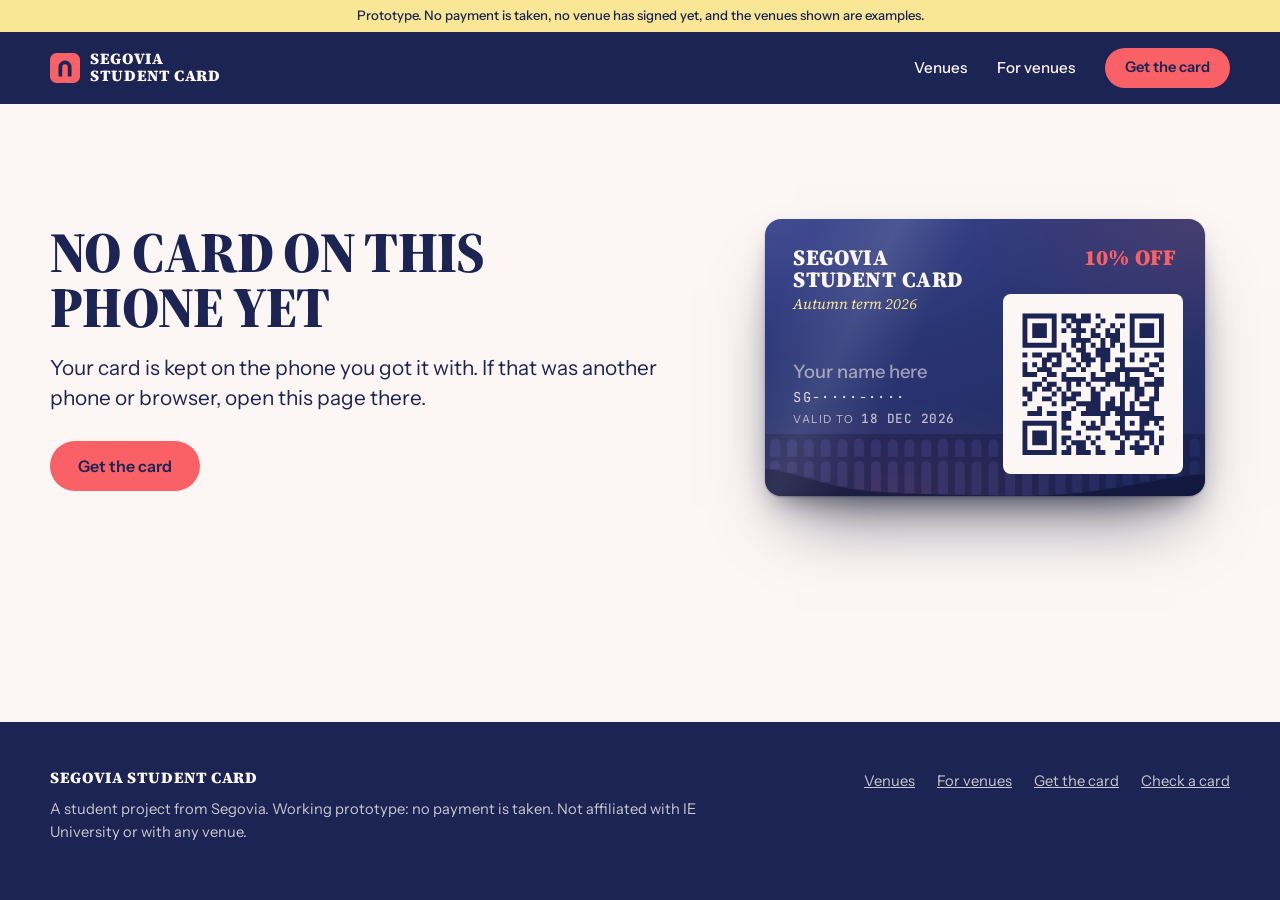
==== commit cceb5b36: "Card: a nicer face with its own QR code The card now carries its QR code on a light tile in the corn" ====
--- a/card/index.html
+++ b/card/index.html
@@ -13,7 +13,7 @@
   <link rel="preconnect" href="https://fonts.googleapis.com">
   <link rel="preconnect" href="https://fonts.gstatic.com" crossorigin>
   <link href="https://fonts.googleapis.com/css2?family=Instrument+Sans:wght@400;500;600;700&family=JetBrains+Mono:wght@500&family=Source+Serif+4:ital,opsz,wght@0,8..60,700;0,8..60,900;1,8..60,400&display=swap" rel="stylesheet" crossorigin>
-  <link rel="stylesheet" href="../assets/style.css?v=5">
+  <link rel="stylesheet" href="../assets/style.css?v=6">
 </head>
 <body>
   <div class="proto" data-proto>Prototype. No payment is taken.</div>
@@ -48,15 +48,14 @@
         <div class="wrap">
           <div class="wallet-card">
             <h1 class="sr-only">My card</h1>
-            <p class="kicker" id="ready" style="margin-bottom:16px;text-align:center" hidden>Your card is ready.</p>
+            <p class="kicker" id="ready" hidden>Your card is ready.</p>
             <div id="face"></div>
+          </div>
+          <div class="wallet-text">
+            <h2 class="display">Show this at the till</h2>
+            <p>The venue points any phone camera at the code on your card.</p>
             <p class="status-line" id="status"></p>
             <p class="status-line" id="renew" hidden><a class="btn btn-primary btn-small" href="../join/" id="renew-link">Get a card for <span data-fill="term"></span></a></p>
-          </div>
-          <div class="scan">
-            <h2>Show this at the till</h2>
-            <div class="qr" id="qr"></div>
-            <p>The venue points any phone camera at this code.</p>
           </div>
         </div>
         <div class="aqueduct aqueduct-low" data-aqueduct="head"></div>
@@ -114,10 +113,10 @@
     </div>
   </footer>
 
-  <script src="../assets/config.js?v=5"></script>
-  <script src="../assets/core.js?v=5"></script>
-  <script src="../assets/app.js?v=5"></script>
-  <script src="../vendor/qrcode.js?v=5"></script>
+  <script src="../assets/config.js?v=6"></script>
+  <script src="../assets/core.js?v=6"></script>
+  <script src="../assets/app.js?v=6"></script>
+  <script src="../vendor/qrcode.js?v=6"></script>
   <script>
     (function () {
       var App = window.SSCApp, SSC = window.SSC, config = App.config;
@@ -132,8 +131,8 @@
       $('has-card').hidden = false;
 
       var card = mine.card;
+      // The card carries its own code: the link a venue checks it with.
       $('face').innerHTML = App.cardFace(card);
-      $('qr').innerHTML = App.qrSvg(App.verifyUrl(card));
       App.enableTilt();
 
       if (/[?&]new=1\b/.test(location.search)) {
--- a/assets/style.css
+++ b/assets/style.css
@@ -164,65 +164,100 @@
 .aqueduct-low { height: clamp(92px, 9vw, 124px); margin-top: 0; }
 .aqueduct svg { display: block; }
 
-/* The card */
+/* The card, drawn to the real thing: ID-1 size (85.6 by 54 mm) with 3.18 mm corners.
+   Everything on it is sized in cqw, so it keeps its proportions at any width. */
 .card {
   position: relative;
   aspect-ratio: 1.586;
   width: 100%;
-  border-radius: 4.2% / 6.6%;
+  border-radius: 3.7% / 5.9%;
   background:
-    radial-gradient(90% 70% at 100% 0%, rgba(84, 64, 109, 0.75), rgba(84, 64, 109, 0) 70%),
-    linear-gradient(165deg, #35438b, var(--navy-700) 55%, #2a3570);
+    radial-gradient(120% 90% at 0% 0%, rgba(255, 255, 255, 0.08), rgba(255, 255, 255, 0) 55%),
+    radial-gradient(75% 65% at 100% 0%, rgba(84, 64, 109, 0.7), rgba(84, 64, 109, 0) 72%),
+    radial-gradient(70% 45% at 30% 100%, rgba(249, 97, 103, 0.14), rgba(249, 97, 103, 0) 75%),
+    linear-gradient(160deg, #303d88, #28336f 50%, #1f285c);
   color: var(--cream);
   overflow: hidden;
-  box-shadow: 0 30px 60px -20px rgba(8, 12, 40, 0.65), 0 0 0 1px rgba(252, 246, 245, 0.1) inset;
+  /* A close shadow where it meets the surface, then two wider soft ones. */
+  box-shadow:
+    0 1px 2px rgba(8, 12, 40, 0.3),
+    0 14px 28px -12px rgba(8, 12, 40, 0.5),
+    0 40px 70px -30px rgba(8, 12, 40, 0.7);
   container-type: inline-size;
   transition: transform 0.25s ease-out;
   isolation: isolate;
 }
-/* The aqueduct as a watermark, the way a banknote carries its engraving. */
+/* The aqueduct along the foot of the card, stone against the last of the light, as across the
+   rest of the site. Tone on tone, so it stays a background. */
 .card-arches {
-  position: absolute; left: 0; bottom: 0; width: 100%; height: auto; display: block;
-  color: #fff; --land: #fff; opacity: 0.09; z-index: -1;
-  /* Faded in from the top, so the watermark has no hard edge across the card. */
-  -webkit-mask-image: linear-gradient(transparent, #000 70%);
-  mask-image: linear-gradient(transparent, #000 70%);
+  position: absolute; inset: 0; width: 100%; height: 100%; display: block;
+  color: rgba(10, 14, 44, 0.3); --land: rgba(10, 14, 44, 0.45); z-index: -1;
 }
 .card-sheen {
   position: absolute;
   inset: 0;
-  background: linear-gradient(115deg, transparent 30%, rgba(255, 255, 255, 0.16) 47%, transparent 62%);
+  background: linear-gradient(115deg, transparent 32%, rgba(255, 255, 255, 0.1) 47%, transparent 60%);
   transform: translateX(var(--sheen, -30%));
   transition: transform 0.25s ease-out;
   pointer-events: none;
 }
-.card-in { position: absolute; inset: 0; padding: 7.2cqw 7.4cqw 21cqw; display: flex; flex-direction: column; }
-.card-title { font-family: var(--serif); font-weight: 900; text-transform: uppercase; font-size: 5.3cqw; line-height: 1; letter-spacing: 0.02em; }
-.card-title span { display: block; color: var(--butter); font-weight: 400; font-style: italic; text-transform: none; letter-spacing: 0; font-size: max(12px, 3.7cqw); margin-top: 1.6cqw; }
+.card-in {
+  position: absolute;
+  inset: 0;
+  padding: 6.4cqw;
+  display: grid;
+  /* The second column is the width the code takes, less the 1.4cqw it comes closer to the edge. */
+  grid-template-columns: minmax(0, 1fr) 39.6cqw;
+  /* Title, a gap that never closes, the name and dates, then room above the aqueduct. That last
+     row gives way first, so a name long enough to wrap four times runs onto the arches rather
+     than off the card. */
+  grid-template-rows: auto minmax(3cqw, 1fr) auto minmax(0, 9.5cqw);
+  column-gap: 4cqw;
+}
+.card-title { grid-area: 1 / 1; font-family: var(--serif); font-weight: 900; text-transform: uppercase; font-size: 5cqw; line-height: 0.98; letter-spacing: 0.02em; }
+.card-title span { display: block; color: var(--butter); font-weight: 400; font-style: italic; text-transform: none; letter-spacing: 0; font-size: max(12px, 3.4cqw); margin-top: 1.5cqw; }
 .card-badge {
-  position: absolute;
-  right: 6.6cqw;
-  top: 6.6cqw;
-  width: 19cqw;
-  height: 19cqw;
-  border-radius: 50%;
-  background: var(--coral);
-  color: var(--navy-900);
-  display: grid;
-  place-content: center;
-  text-align: center;
+  grid-area: 1 / 2;
+  justify-self: end;
   font-family: var(--serif);
   font-weight: 900;
-  font-size: 6.6cqw;
-  line-height: 0.9;
-}
-.card-badge small { display: block; font-family: var(--sans); font-weight: 600; font-size: max(11px, 2.6cqw); letter-spacing: 0.12em; margin-top: 0.8cqw; }
-.card-foot { margin-top: auto; display: flex; align-items: flex-end; justify-content: space-between; gap: 4cqw; }
-.card-name { font-weight: 600; font-size: 4.6cqw; line-height: 1.15; overflow-wrap: anywhere; min-width: 0; }
+  text-transform: uppercase;
+  font-size: 5cqw;
+  line-height: 0.98;
+  letter-spacing: 0.02em;
+  color: var(--coral);
+  white-space: nowrap;
+}
+.card-foot { grid-area: 3 / 1; min-width: 0; line-height: 1.25; }
+.card-name { font-weight: 600; font-size: 4.2cqw; line-height: 1.15; overflow-wrap: anywhere; }
+.card-name.is-long { font-size: max(11px, 3.5cqw); }
+/* On the narrowest cards the type stops shrinking with the card (nothing goes under 11px), so the
+   longest names stop at three lines. The full name is still in the page, and the verify page shows it. */
+@container (max-width: 330px) {
+  .card-name.is-long { line-height: 1.25; display: -webkit-box; -webkit-box-orient: vertical; -webkit-line-clamp: 3; overflow: hidden; }
+}
 .card-name.is-blank { opacity: 0.55; font-weight: 500; }
-.card-id { font-family: var(--mono); font-size: max(12px, 3.2cqw); letter-spacing: 0.08em; opacity: 0.85; margin-top: 1.2cqw; }
-.card-valid { text-align: right; font-size: max(11px, 2.6cqw); letter-spacing: 0.12em; text-transform: uppercase; opacity: 0.75; white-space: nowrap; }
-.card-valid b { display: block; font-family: var(--mono); font-weight: 500; font-size: max(12px, 3.2cqw); letter-spacing: 0.04em; opacity: 1; margin-top: 0.8cqw; }
+.card-id { font-family: var(--mono); font-size: max(11px, 3.1cqw); letter-spacing: 0.1em; opacity: 0.85; margin-top: 1.4cqw; white-space: nowrap; }
+/* On a small phone the type stops shrinking before the card does, so the date drops under its label. */
+.card-valid { display: flex; flex-wrap: wrap; align-items: baseline; column-gap: 0.6em; font-size: max(11px, 2.1cqw); letter-spacing: 0.14em; text-transform: uppercase; opacity: 0.7; margin-top: 1.1cqw; white-space: nowrap; }
+.card-valid b { font-family: var(--mono); font-weight: 500; font-size: max(11px, 2.9cqw); letter-spacing: 0.04em; }
+/* The code sits on its own light tile, pinned to the corner so a long name can never move it,
+   and a little closer to the edge than the type. The tile's corners stay inside the quiet zone.
+   It sits above the sheen, and keeps its own colours in high-contrast mode, where a dark tile
+   would leave the code with no light margin to be read against. */
+.card-qr {
+  position: absolute;
+  z-index: 1;
+  forced-color-adjust: none;
+  right: 5cqw;
+  bottom: 5cqw;
+  width: 41cqw;
+  aspect-ratio: 1;
+  border-radius: 1.8cqw;
+  background: var(--cream);
+  color: var(--navy-900);
+}
+.card-qr svg { display: block; width: 100%; height: 100%; }
 .card-caption { margin-top: 14px; font-size: 0.85rem; text-align: center; color: rgba(252, 246, 245, 0.62); }
 .on-cream .card-caption { color: var(--muted); }
 
@@ -427,14 +462,12 @@
 
 /* My card */
 .wallet { background: var(--dusk); color: var(--cream); padding: clamp(32px, 5vw, 64px) 0 0; position: relative; overflow: hidden; }
-.wallet .wrap { position: relative; z-index: 1; display: grid; grid-template-columns: minmax(0, 1fr) minmax(0, 1fr); gap: clamp(32px, 5vw, 72px); align-items: center; max-width: 1040px; }
-.wallet-card { max-width: 480px; width: 100%; justify-self: center; }
-.scan { background: #fff; color: var(--ink); border-radius: 18px; padding: 22px; text-align: center; max-width: 360px; width: 100%; justify-self: center; }
-.scan .qr { width: 100%; aspect-ratio: 1; display: block; }
-.scan .qr svg { width: 100%; height: 100%; display: block; }
-.scan h2 { font-family: var(--serif); font-weight: 900; text-transform: uppercase; font-size: 1.15rem; letter-spacing: 0.03em; margin-bottom: 12px; }
-.scan p { font-size: 0.86rem; color: var(--muted); margin-top: 8px; }
-.status-line { margin-top: 16px; font-size: 0.95rem; color: rgba(252, 246, 245, 0.8); text-align: center; }
+.wallet .wrap { position: relative; z-index: 1; display: grid; grid-template-columns: minmax(0, 1.1fr) minmax(0, 0.9fr); gap: clamp(32px, 5vw, 72px); align-items: center; max-width: 1040px; }
+.wallet-card { max-width: 500px; width: 100%; justify-self: center; }
+.wallet-card .kicker { margin-bottom: 16px; }
+.wallet-text h2 { font-size: clamp(1.7rem, 3.2vw, 2.4rem); text-wrap: balance; }
+.wallet-text > p:not(.status-line) { margin-top: 14px; max-width: 24em; font-size: 1.05rem; color: rgba(252, 246, 245, 0.86); }
+.status-line { margin-top: 14px; font-size: 0.95rem; color: rgba(252, 246, 245, 0.72); }
 .status-line.is-expired { color: var(--butter); font-weight: 600; }
 
 .saved { display: grid; grid-template-columns: minmax(0, 1fr) minmax(0, 1fr); gap: clamp(32px, 5vw, 72px); align-items: start; max-width: 1040px; }
@@ -510,15 +543,12 @@
   .handset { width: 116px; }
   .mini-card { --s: 0.28; }
   .handset-ok b { font-size: 1.25rem; }
-  /* On a phone the code comes first and has to fit the first screen, which in Safari is only
-     about 550 to 660px tall once the browser's own bars are counted. The venue needs the code;
-     the card face is one scroll below it. */
+  /* On a phone the card comes first, as wide as the screen allows, and its code has to fit the
+     first screen, which in Safari is only about 550 to 660px tall once the browser's own bars
+     are counted. The venue scans the code on the card. */
   .wallet { padding-top: 18px; }
-  .wallet-card, .scan { max-width: 320px; }
-  .scan { padding: 14px 16px; order: -1; }
-  .scan h2 { margin-bottom: 8px; }
-  .scan p { margin-top: 6px; }
-  .wallet .wrap { gap: 22px; }
+  .wallet .wrap { gap: 24px; max-width: calc(500px + 2 * var(--gutter)); }
+  .wallet-card { max-width: none; }
 }
 @media (max-width: 620px) {
   body { font-size: 16px; }
